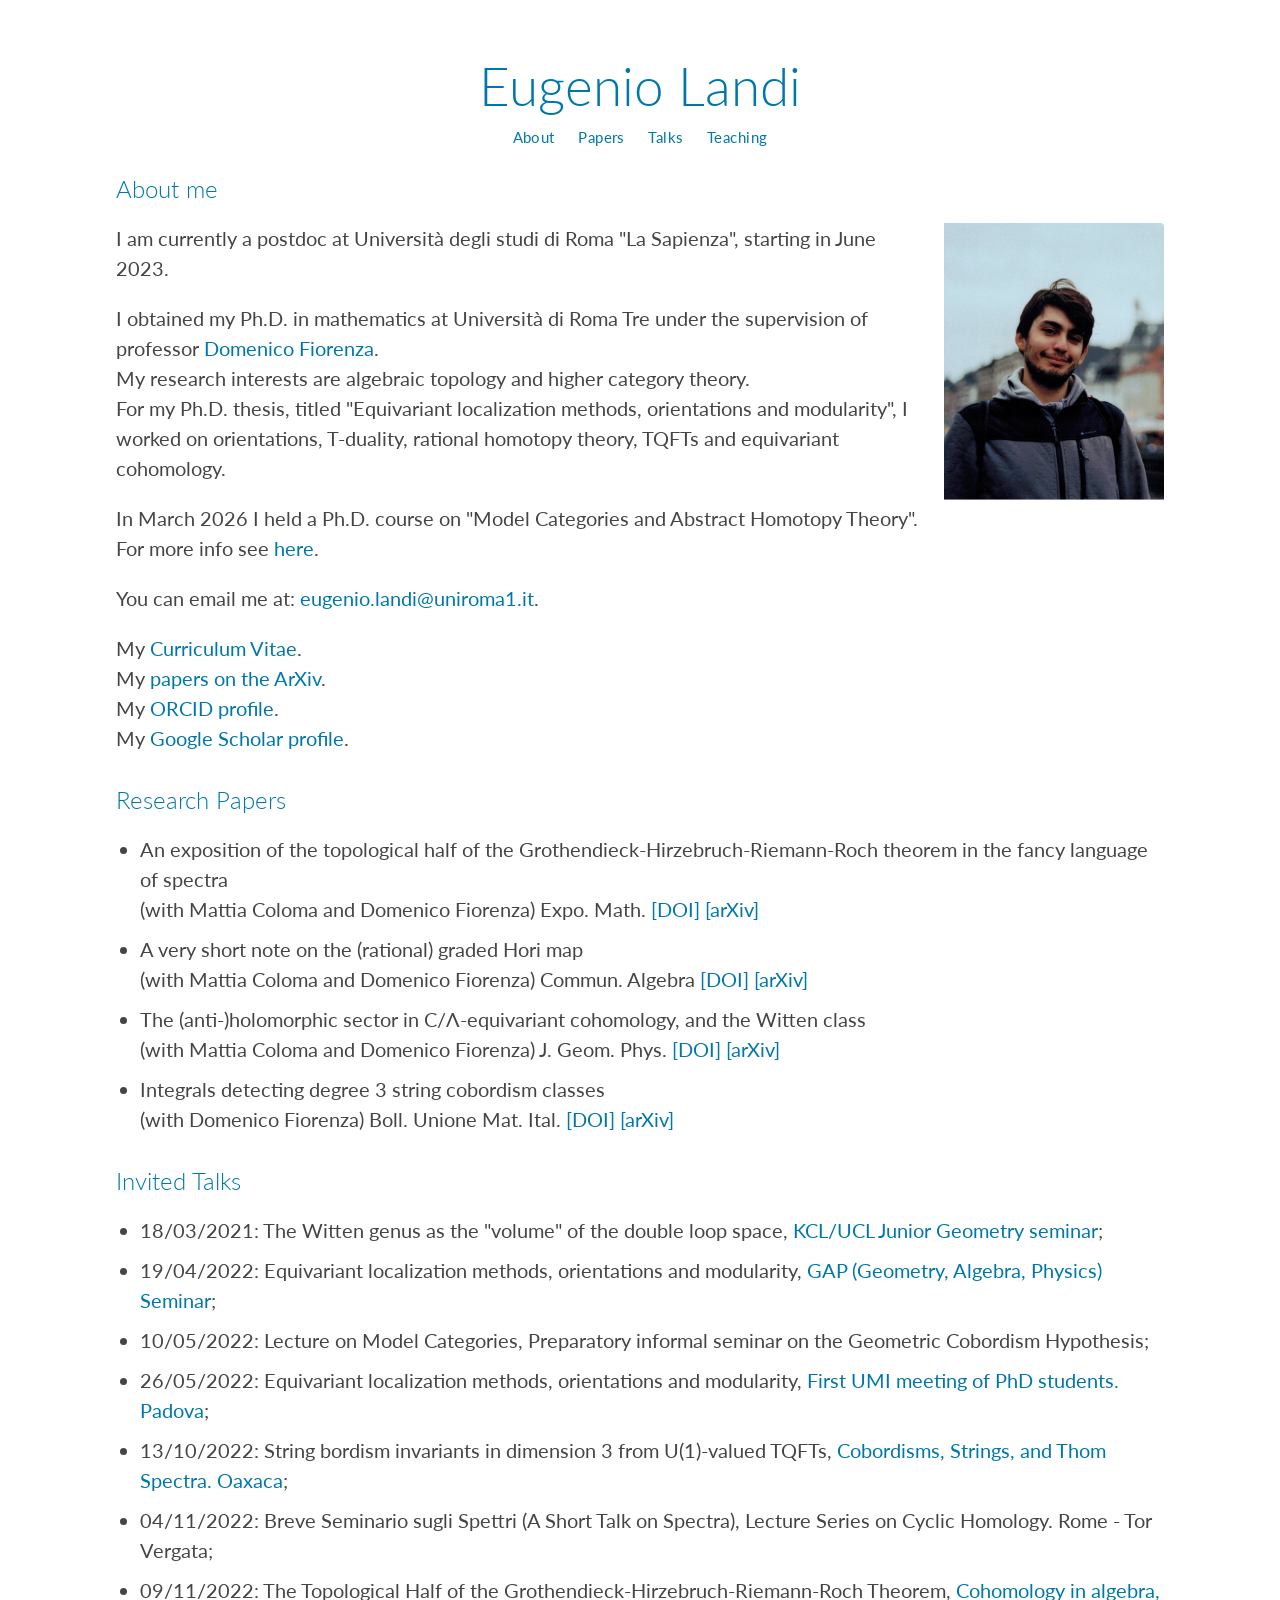
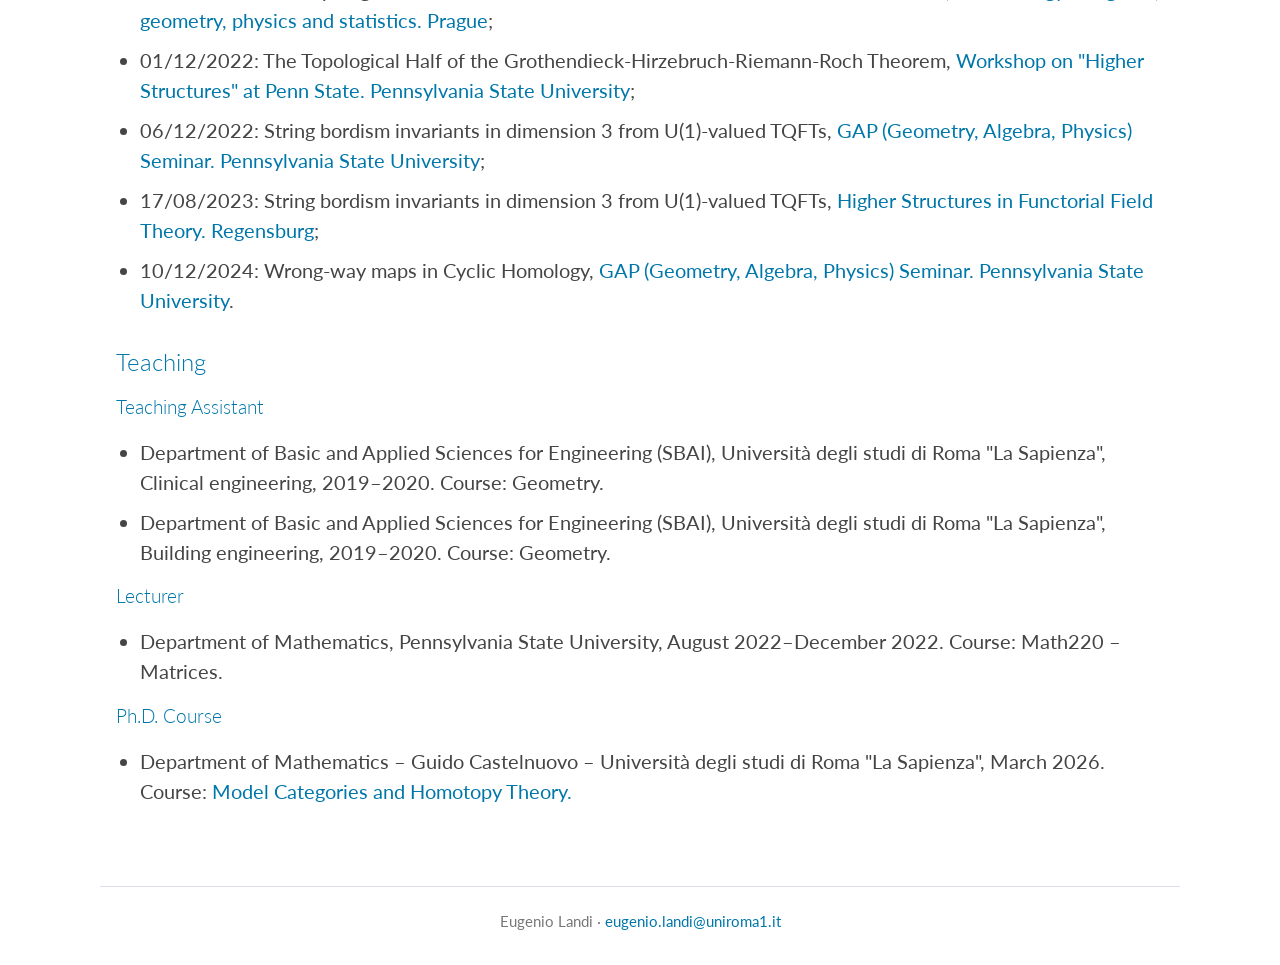
==== index.html @ 64cf9161 "Improve site: security, accessibility, HTML fixes, SEO, mobile responsiveness, nav, footer Agent-Log" ====
<!DOCTYPE html>
<html lang="en">
<head>
    <meta charset="UTF-8"/>
    <!-- Google tag (gtag.js) -->
    <script async src="https://www.googletagmanager.com/gtag/js?id=G-Z0RXTG6637"></script>
    <script>
        window.dataLayer = window.dataLayer || [];
        function gtag(){dataLayer.push(arguments);}
        gtag('js', new Date());
        gtag('config', 'G-Z0RXTG6637');
    </script>
    <title>Eugenio Landi</title>
    <meta name="author" content="Eugenio Landi"/>
    <meta name="description" content="This is Eugenio Landi's personal webpage."/>
    <meta name="keywords" content="Eugenio, Landi, Math, algebraic topology">
    <meta name="viewport" content="width=device-width, initial-scale=1"/>
    <meta name="google-site-verification" content="kb4Hsut63eAqSccZE0GE7ZVtHP64Fm-obTuqbjkoPNo" />
    <meta property="og:title" content="Eugenio Landi"/>
    <meta property="og:description" content="Personal webpage of Eugenio Landi, postdoc in algebraic topology at Università degli studi di Roma La Sapienza."/>
    <meta property="og:type" content="website"/>
    <meta property="og:url" content="https://eugeniolandi.github.io/"/>
    <link rel="canonical" href="https://eugeniolandi.github.io/"/>
    <link rel="icon" type="image/x-icon" href="/images/icon1.ico">
    <link rel="preconnect" href="https://fonts.googleapis.com">
    <link rel="preconnect" href="https://fonts.gstatic.com" crossorigin>
    <link href="https://fonts.googleapis.com/css2?family=Lato:wght@300;400&display=swap" rel="stylesheet">
    <link rel="stylesheet" href="style.css">
</head>
<body>
    <div id="container">
        <div id="box">
            <header id="main-header">
                <h1>Eugenio Landi</h1>
                <nav id="site-nav" aria-label="Page sections">
                    <a href="#about-me">About</a>
                    <a href="#research-papers">Papers</a>
                    <a href="#invited-talks">Talks</a>
                    <a href="#teaching">Teaching</a>
                </nav>
            </header>

            <section id="about-me">
                <h2>About me</h2>
                <img id="my-img" src="images/foto.jpg" alt="Photo of Eugenio Landi">
                <p>I am currently a postdoc at Università degli studi di Roma "La Sapienza", starting in June 2023.</p>
                <p>
                    I obtained my Ph.D. in mathematics at Università di Roma Tre under the supervision of professor
                    <a href="https://www1.mat.uniroma1.it/people/fiorenza/" target="_blank" rel="noopener noreferrer">Domenico Fiorenza</a>.
                    <br>
                    My research interests are algebraic topology and higher category theory.
                    <br>
                    For my Ph.D. thesis, titled "Equivariant localization methods, orientations and modularity",
                    I worked on orientations, T-duality, rational homotopy theory, TQFTs and equivariant cohomology.
                </p>
                <p>
                    In March 2026 I held a Ph.D. course on "Model Categories and Abstract Homotopy Theory".
                    For more info see <a href="homotopy.html">here</a>.
                </p>
                <p>
                    You can email me at:
                    <a href="mailto:eugenio.landi@uniroma1.it">eugenio.landi@uniroma1.it</a>.
                </p>
                <p>
                    My <a href="CV_EugenioLandi.pdf" target="_blank" rel="noopener noreferrer">Curriculum Vitae</a>.<br>
                    My <a href="https://arxiv.org/a/landi_e_1.html" target="_blank" rel="noopener noreferrer">papers on the ArXiv</a>.<br>
                    My <a href="https://orcid.org/0000-0002-4041-8749" target="_blank" rel="noopener noreferrer">ORCID profile</a>.<br>
                    My <a href="https://scholar.google.com/citations?user=hU5mH94AAAAJ" target="_blank" rel="noopener noreferrer">Google Scholar profile</a>.
                </p>
            </section>

            <section id="research-papers">
                <h2>Research Papers</h2>
                <ul>
                    <li>
                        An exposition of the topological half of the Grothendieck-Hirzebruch-Riemann-Roch theorem in the fancy language of spectra<br>
                        (with Mattia Coloma and Domenico Fiorenza) Expo. Math.
                        <a href="https://doi.org/10.1016/j.exmath.2021.11.003" target="_blank" rel="noopener noreferrer">[DOI]</a>
                        <a href="https://arxiv.org/abs/1911.12035" target="_blank" rel="noopener noreferrer">[arXiv]</a>
                    </li>
                    <li>
                        A very short note on the (rational) graded Hori map<br>
                        (with Mattia Coloma and Domenico Fiorenza) Commun. Algebra
                        <a href="https://doi.org/10.1080/00927872.2021.2005076" target="_blank" rel="noopener noreferrer">[DOI]</a>
                        <a href="https://arxiv.org/abs/2003.13066" target="_blank" rel="noopener noreferrer">[arXiv]</a>
                    </li>
                    <li>
                        The (anti-)holomorphic sector in C/&#x039B;-equivariant cohomology, and the Witten class<br>
                        (with Mattia Coloma and Domenico Fiorenza) J. Geom. Phys.
                        <a href="https://doi.org/10.1016/j.geomphys.2023.104750" target="_blank" rel="noopener noreferrer">[DOI]</a>
                        <a href="https://arxiv.org/abs/2106.14945" target="_blank" rel="noopener noreferrer">[arXiv]</a>
                    </li>
                    <li>
                        Integrals detecting degree 3 string cobordism classes<br>
                        (with Domenico Fiorenza) Boll. Unione Mat. Ital.
                        <a href="https://doi.org/10.1007/s40574-023-00378-4" target="_blank" rel="noopener noreferrer">[DOI]</a>
                        <a href="https://arxiv.org/abs/2209.12933" target="_blank" rel="noopener noreferrer">[arXiv]</a>
                    </li>
                </ul>
            </section>

            <section id="invited-talks">
                <h2>Invited Talks</h2>
                <ul>
                    <li>18/03/2021: The Witten genus as the "volume" of the double loop space,
                        <a href="https://www.ucl.ac.uk/junior-geometry/2021_03_18.html" target="_blank" rel="noopener noreferrer">KCL/UCL Junior Geometry seminar</a>;
                    </li>
                    <li>19/04/2022: Equivariant localization methods, orientations and modularity,
                        <a href="https://math-cal.cloud.science.psu.edu/events/52949" target="_blank" rel="noopener noreferrer">GAP (Geometry, Algebra, Physics) Seminar</a>;
                    </li>
                    <li>10/05/2022: Lecture on Model Categories, Preparatory informal seminar on the Geometric Cobordism Hypothesis;</li>
                    <li>26/05/2022: Equivariant localization methods, orientations and modularity,
                        <a href="https://www.100umi800unipd.it/" target="_blank" rel="noopener noreferrer">First UMI meeting of PhD students. Padova</a>;
                    </li>
                    <li>13/10/2022: String bordism invariants in dimension 3 from U(1)-valued TQFTs,
                        <a href="https://www.birs.ca/events/2022/5-day-workshops/22w5045" target="_blank" rel="noopener noreferrer">Cobordisms, Strings, and Thom Spectra. Oaxaca</a>;
                    </li>
                    <li>04/11/2022: Breve Seminario sugli Spettri (A Short Talk on Spectra), Lecture Series on Cyclic Homology. Rome - Tor Vergata;</li>
                    <li>09/11/2022: The Topological Half of the Grothendieck-Hirzebruch-Riemann-Roch Theorem,
                        <a href="https://calendar.math.cas.cz/content/topological-half-grothendieck-hirzebruch-riemann-roch-theorem" target="_blank" rel="noopener noreferrer">Cohomology in algebra, geometry, physics and statistics. Prague</a>;
                    </li>
                    <li>01/12/2022: The Topological Half of the Grothendieck-Hirzebruch-Riemann-Roch Theorem,
                        <a href="https://personal.psu.edu/mps16/2022_PSU_workshop.html#landi" target="_blank" rel="noopener noreferrer">Workshop on "Higher Structures" at Penn State. Pennsylvania State University</a>;
                    </li>
                    <li>06/12/2022: String bordism invariants in dimension 3 from U(1)-valued TQFTs,
                        <a href="https://math-cal.cloud.science.psu.edu/events/57491" target="_blank" rel="noopener noreferrer">GAP (Geometry, Algebra, Physics) Seminar. Pennsylvania State University</a>;
                    </li>
                    <li>17/08/2023: String bordism invariants in dimension 3 from U(1)-valued TQFTs,
                        <a href="https://homepages.uni-regensburg.de/~lum63364/ConferenceFFT/index.html" target="_blank" rel="noopener noreferrer">Higher Structures in Functorial Field Theory. Regensburg</a>;
                    </li>
                    <li>10/12/2024: Wrong-way maps in Cyclic Homology,
                        <a href="https://math-cal.cloud.science.psu.edu/events/74561" target="_blank" rel="noopener noreferrer">GAP (Geometry, Algebra, Physics) Seminar. Pennsylvania State University</a>.
                    </li>
                </ul>
            </section>

            <section id="teaching">
                <h2>Teaching</h2>
                <h3>Teaching Assistant</h3>
                <ul>
                    <li>Department of Basic and Applied Sciences for Engineering (SBAI), Università degli studi di Roma "La Sapienza", Clinical engineering, 2019–2020. Course: Geometry.</li>
                    <li>Department of Basic and Applied Sciences for Engineering (SBAI), Università degli studi di Roma "La Sapienza", Building engineering, 2019–2020. Course: Geometry.</li>
                </ul>
                <h3>Lecturer</h3>
                <ul>
                    <li>Department of Mathematics, Pennsylvania State University, August 2022–December 2022. Course: Math220 – Matrices.</li>
                </ul>
                <h3>Ph.D. Course</h3>
                <ul>
                    <li>Department of Mathematics – Guido Castelnuovo – Università degli studi di Roma "La Sapienza", March 2026. Course: <a href="homotopy.html">Model Categories and Homotopy Theory.</a></li>
                </ul>
            </section>
        </div>
    </div>
    <footer id="site-footer">
        <p>Eugenio Landi &middot; <a href="mailto:eugenio.landi@uniroma1.it">eugenio.landi@uniroma1.it</a></p>
    </footer>
</body>
</html>
---- style.css ----
html {
    scroll-behavior: smooth;
}

body {
    font-family: "Lato", sans-serif;
    background-color: white;
    max-width: 1080px;
    margin: 0 auto;
    float: none;
}

p {
    color: #454545;
    font-weight: normal;
    vertical-align: baseline;
    font-size: 15.0pt;
    line-height: 1.5;
}

h1 {
    font-size: 40.0pt;
    font-weight: 300;
    margin-top: 0.2em;
    margin-bottom: 0.2em;
}

h2 {
    color: #0077aa;
    font-weight: 300;
}

h3 {
    color: #0077aa;
    font-weight: 300;
}

ul {
    color: #454545;
    font-weight: normal;
    vertical-align: baseline;
    font-size: 15.0pt;
    margin: 0;
    padding-left: 1.2em;
}

li {
    margin: 10px 0;
    line-height: 1.5;
}

a {
    color: #0077aa;
}

a:link {
    color: #0077aa;
    background-color: transparent;
    text-decoration: none;
}

a:visited {
    color: #005580;
    background-color: transparent;
    text-decoration: none;
}

a:hover {
    color: #0077aa;
    background-color: transparent;
    text-decoration: underline;
}

a:focus {
    outline: 2px solid #0077aa;
    outline-offset: 2px;
    border-radius: 2px;
}

#container {
    width: 100%;
    margin: 16px auto;
    padding: 16px;
    box-sizing: border-box;
}

#box {
    margin-left: auto;
    margin-right: auto;
    position: relative;
}

#my-img {
    float: right;
    width: 28%;
    max-width: 220px;
    padding: 0 0 10px 20px;
    border-radius: 4px;
}

#main-header {
    text-align: center;
    color: #0077aa;
    padding: 10px 5px 5px;
    margin-bottom: 0.5em;
}

#site-nav {
    margin-top: 0.4em;
    display: flex;
    justify-content: center;
    gap: 1.6em;
    flex-wrap: wrap;
    font-size: 11pt;
    font-weight: 400;
    letter-spacing: 0.03em;
}

#site-nav a {
    color: #0077aa;
    text-decoration: none;
    padding: 2px 0;
    border-bottom: 1px solid transparent;
    transition: border-color 0.15s;
}

#site-nav a:hover {
    border-bottom-color: #0077aa;
    text-decoration: none;
}

section {
    margin-bottom: 2em;
}

#site-footer {
    border-top: 1px solid #dde;
    text-align: center;
    padding: 24px 16px 32px;
    margin-top: 2em;
}

#site-footer p {
    font-size: 11pt;
    color: #777;
    margin: 0;
}

table {
    width: 100%;
    border-collapse: collapse;
    margin-top: 1em;
}

th, td {
    border: 1px solid #0077aa;
    padding: 8px 12px;
    text-align: left;
    vertical-align: top;
    font-family: "Lato", sans-serif;
    color: #454545;
    background-color: transparent;
}

thead th {
    background-color: #ffffff;
    color: #0077aa;
    font-weight: 600;
}

tbody tr:nth-child(even) {
    background-color: #f5fcff;
}

/* Mobile responsiveness */
@media (max-width: 600px) {
    h1 {
        font-size: 28pt;
    }

    p, ul {
        font-size: 12pt;
    }

    #my-img {
        float: none;
        display: block;
        width: 60%;
        max-width: 200px;
        margin: 0 auto 1em;
        padding: 0;
    }

    table {
        font-size: 11pt;
    }

    th, td {
        padding: 6px 8px;
    }
}
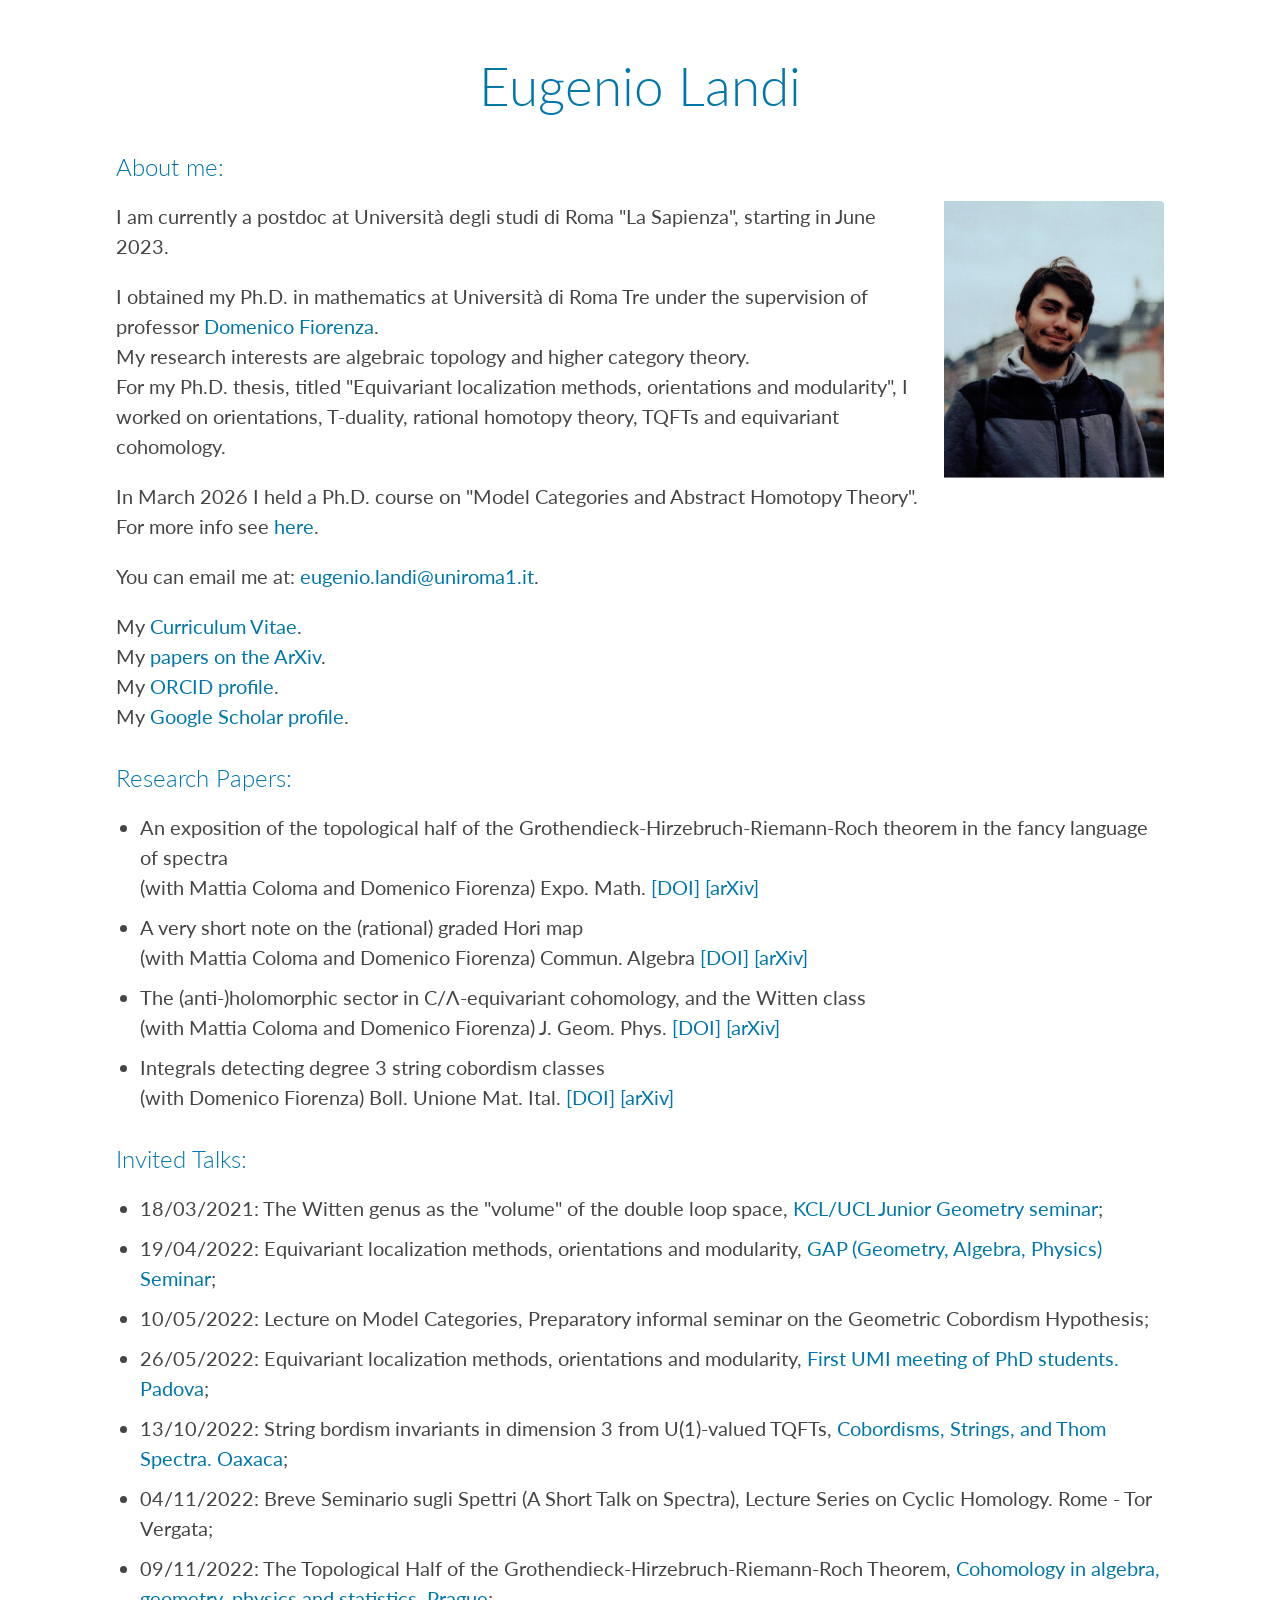
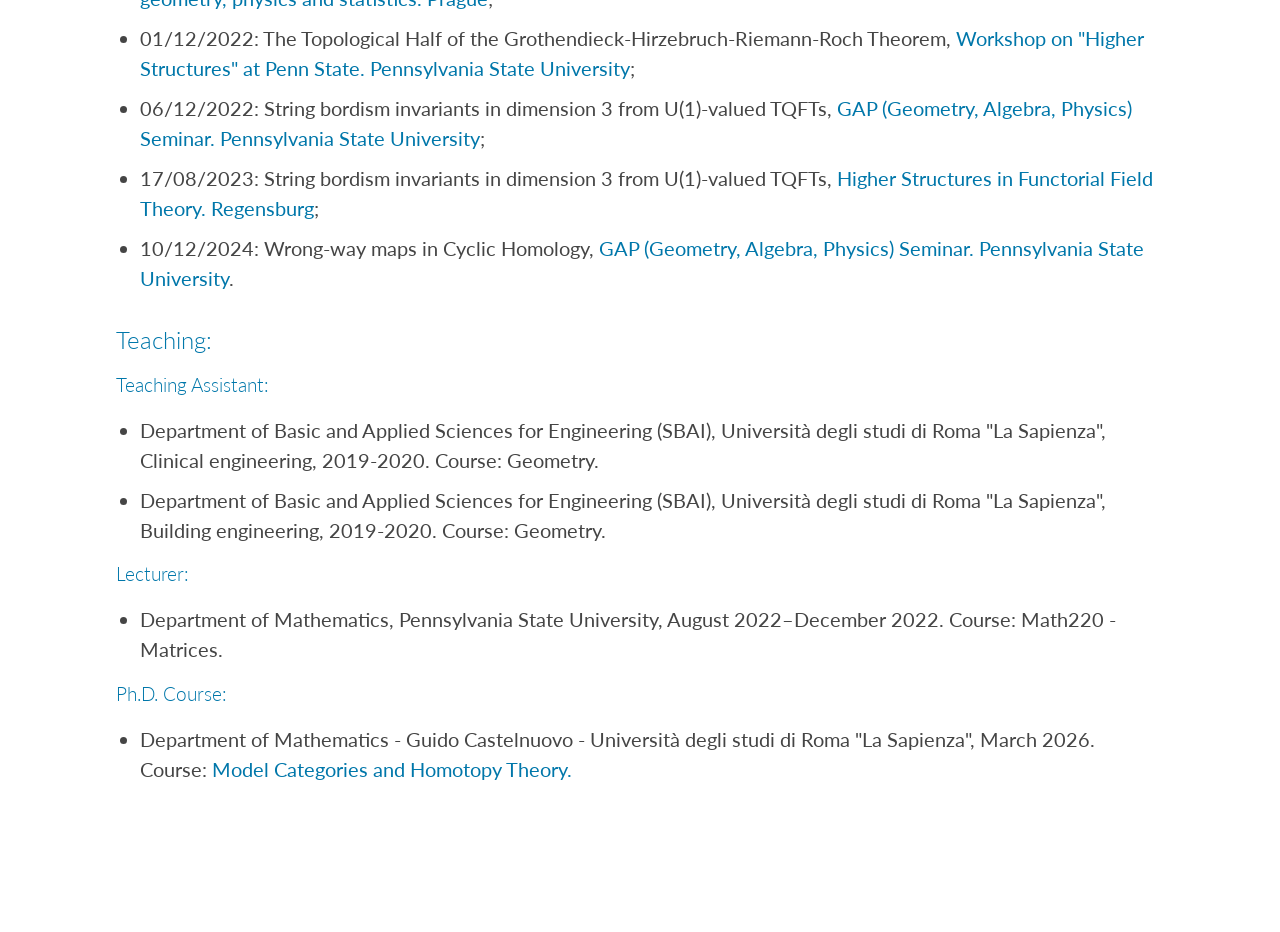
==== commit 6869a2b8: "Update index.html" ====
--- a/index.html
+++ b/index.html
@@ -1,7 +1,6 @@
 <!DOCTYPE html>
 <html lang="en">
 <head>
-    <meta charset="UTF-8"/>
     <!-- Google tag (gtag.js) -->
     <script async src="https://www.googletagmanager.com/gtag/js?id=G-Z0RXTG6637"></script>
     <script>
@@ -16,11 +15,6 @@
     <meta name="keywords" content="Eugenio, Landi, Math, algebraic topology">
     <meta name="viewport" content="width=device-width, initial-scale=1"/>
     <meta name="google-site-verification" content="kb4Hsut63eAqSccZE0GE7ZVtHP64Fm-obTuqbjkoPNo" />
-    <meta property="og:title" content="Eugenio Landi"/>
-    <meta property="og:description" content="Personal webpage of Eugenio Landi, postdoc in algebraic topology at Università degli studi di Roma La Sapienza."/>
-    <meta property="og:type" content="website"/>
-    <meta property="og:url" content="https://eugeniolandi.github.io/"/>
-    <link rel="canonical" href="https://eugeniolandi.github.io/"/>
     <link rel="icon" type="image/x-icon" href="/images/icon1.ico">
     <link rel="preconnect" href="https://fonts.googleapis.com">
     <link rel="preconnect" href="https://fonts.gstatic.com" crossorigin>
@@ -32,21 +26,15 @@
         <div id="box">
             <header id="main-header">
                 <h1>Eugenio Landi</h1>
-                <nav id="site-nav" aria-label="Page sections">
-                    <a href="#about-me">About</a>
-                    <a href="#research-papers">Papers</a>
-                    <a href="#invited-talks">Talks</a>
-                    <a href="#teaching">Teaching</a>
-                </nav>
             </header>
 
             <section id="about-me">
-                <h2>About me</h2>
-                <img id="my-img" src="images/foto.jpg" alt="Photo of Eugenio Landi">
+                <h2>About me:</h2>
+                <img id="my-img" src="images/foto.jpg" alt="My picture" width="30%">
                 <p>I am currently a postdoc at Università degli studi di Roma "La Sapienza", starting in June 2023.</p>
                 <p>
                     I obtained my Ph.D. in mathematics at Università di Roma Tre under the supervision of professor
-                    <a href="https://www1.mat.uniroma1.it/people/fiorenza/" target="_blank" rel="noopener noreferrer">Domenico Fiorenza</a>.
+                    <a href="https://www1.mat.uniroma1.it/people/fiorenza/" target="_blank">Domenico Fiorenza</a>.
                     <br>
                     My research interests are algebraic topology and higher category theory.
                     <br>
@@ -55,105 +43,103 @@
                 </p>
                 <p>
                     In March 2026 I held a Ph.D. course on "Model Categories and Abstract Homotopy Theory".
-                    For more info see <a href="homotopy.html">here</a>.
+                    For more info see <a href="https://eugeniolandi.github.io/homotopy">here</a>.
                 </p>
                 <p>
                     You can email me at:
                     <a href="mailto:eugenio.landi@uniroma1.it">eugenio.landi@uniroma1.it</a>.
                 </p>
                 <p>
-                    My <a href="CV_EugenioLandi.pdf" target="_blank" rel="noopener noreferrer">Curriculum Vitae</a>.<br>
-                    My <a href="https://arxiv.org/a/landi_e_1.html" target="_blank" rel="noopener noreferrer">papers on the ArXiv</a>.<br>
-                    My <a href="https://orcid.org/0000-0002-4041-8749" target="_blank" rel="noopener noreferrer">ORCID profile</a>.<br>
-                    My <a href="https://scholar.google.com/citations?user=hU5mH94AAAAJ" target="_blank" rel="noopener noreferrer">Google Scholar profile</a>.
+                    My <a href="CV_EugenioLandi.pdf" target="_blank">Curriculum Vitae</a>.<br>
+                    My <a href="https://arxiv.org/a/landi_e_1.html" target="_blank">papers on the ArXiv</a>.<br>
+                    My <a href="https://orcid.org/0000-0002-4041-8749" target="_blank">ORCID profile</a>.<br>
+                    My <a href="https://scholar.google.com/citations?user=hU5mH94AAAAJ" target="_blank">Google Scholar profile</a>.
                 </p>
             </section>
 
             <section id="research-papers">
-                <h2>Research Papers</h2>
+                <h2>Research Papers:</h2>
                 <ul>
                     <li>
                         An exposition of the topological half of the Grothendieck-Hirzebruch-Riemann-Roch theorem in the fancy language of spectra<br>
                         (with Mattia Coloma and Domenico Fiorenza) Expo. Math.
-                        <a href="https://doi.org/10.1016/j.exmath.2021.11.003" target="_blank" rel="noopener noreferrer">[DOI]</a>
-                        <a href="https://arxiv.org/abs/1911.12035" target="_blank" rel="noopener noreferrer">[arXiv]</a>
+                        <a href="https://doi.org/10.1016/j.exmath.2021.11.003" target="_blank">[DOI]</a>
+                        <a href="https://arxiv.org/abs/1911.12035" target="_blank">[arXiv]</a>
                     </li>
                     <li>
                         A very short note on the (rational) graded Hori map<br>
                         (with Mattia Coloma and Domenico Fiorenza) Commun. Algebra
-                        <a href="https://doi.org/10.1080/00927872.2021.2005076" target="_blank" rel="noopener noreferrer">[DOI]</a>
-                        <a href="https://arxiv.org/abs/2003.13066" target="_blank" rel="noopener noreferrer">[arXiv]</a>
+                        <a href="https://doi.org/10.1080/00927872.2021.2005076" target="_blank">[DOI]</a>
+                        <a href="https://arxiv.org/abs/2003.13066" target="_blank">[arXiv]</a>
                     </li>
                     <li>
                         The (anti-)holomorphic sector in C/&#x039B;-equivariant cohomology, and the Witten class<br>
                         (with Mattia Coloma and Domenico Fiorenza) J. Geom. Phys.
-                        <a href="https://doi.org/10.1016/j.geomphys.2023.104750" target="_blank" rel="noopener noreferrer">[DOI]</a>
-                        <a href="https://arxiv.org/abs/2106.14945" target="_blank" rel="noopener noreferrer">[arXiv]</a>
+                        <a href="https://doi.org/10.1016/j.geomphys.2023.104750" target="_blank">[DOI]</a>
+                        <a href="https://arxiv.org/abs/2106.14945" target="_blank">[arXiv]</a>
                     </li>
                     <li>
                         Integrals detecting degree 3 string cobordism classes<br>
                         (with Domenico Fiorenza) Boll. Unione Mat. Ital.
-                        <a href="https://doi.org/10.1007/s40574-023-00378-4" target="_blank" rel="noopener noreferrer">[DOI]</a>
-                        <a href="https://arxiv.org/abs/2209.12933" target="_blank" rel="noopener noreferrer">[arXiv]</a>
+                        <a href="https://doi.org/10.1007/s40574-023-00378-4" target="_blank">[DOI]</a>
+                        <a href="https://arxiv.org/abs/2209.12933" target="_blank">[arXiv]</a>
                     </li>
                 </ul>
             </section>
 
             <section id="invited-talks">
-                <h2>Invited Talks</h2>
+                <h2>Invited Talks:</h2>
                 <ul>
                     <li>18/03/2021: The Witten genus as the "volume" of the double loop space,
-                        <a href="https://www.ucl.ac.uk/junior-geometry/2021_03_18.html" target="_blank" rel="noopener noreferrer">KCL/UCL Junior Geometry seminar</a>;
+                        <a href="https://www.ucl.ac.uk/junior-geometry/2021_03_18.html" target="_blank">KCL/UCL Junior Geometry seminar</a>;
                     </li>
                     <li>19/04/2022: Equivariant localization methods, orientations and modularity,
-                        <a href="https://math-cal.cloud.science.psu.edu/events/52949" target="_blank" rel="noopener noreferrer">GAP (Geometry, Algebra, Physics) Seminar</a>;
+                        <a href="https://math-cal.cloud.science.psu.edu/events/52949" target="_blank">GAP (Geometry, Algebra, Physics) Seminar</a>;
                     </li>
                     <li>10/05/2022: Lecture on Model Categories, Preparatory informal seminar on the Geometric Cobordism Hypothesis;</li>
                     <li>26/05/2022: Equivariant localization methods, orientations and modularity,
-                        <a href="https://www.100umi800unipd.it/" target="_blank" rel="noopener noreferrer">First UMI meeting of PhD students. Padova</a>;
+                        <a href="https://www.100umi800unipd.it/" target="_blank">First UMI meeting of PhD students. Padova</a>;
                     </li>
                     <li>13/10/2022: String bordism invariants in dimension 3 from U(1)-valued TQFTs,
-                        <a href="https://www.birs.ca/events/2022/5-day-workshops/22w5045" target="_blank" rel="noopener noreferrer">Cobordisms, Strings, and Thom Spectra. Oaxaca</a>;
+                        <a href="https://www.birs.ca/events/2022/5-day-workshops/22w5045" target="_blank">Cobordisms, Strings, and Thom Spectra. Oaxaca</a>;
                     </li>
                     <li>04/11/2022: Breve Seminario sugli Spettri (A Short Talk on Spectra), Lecture Series on Cyclic Homology. Rome - Tor Vergata;</li>
                     <li>09/11/2022: The Topological Half of the Grothendieck-Hirzebruch-Riemann-Roch Theorem,
-                        <a href="https://calendar.math.cas.cz/content/topological-half-grothendieck-hirzebruch-riemann-roch-theorem" target="_blank" rel="noopener noreferrer">Cohomology in algebra, geometry, physics and statistics. Prague</a>;
+                        <a href="https://calendar.math.cas.cz/content/topological-half-grothendieck-hirzebruch-riemann-roch-theorem" target="_blank">Cohomology in algebra, geometry, physics and statistics. Prague</a>;
                     </li>
                     <li>01/12/2022: The Topological Half of the Grothendieck-Hirzebruch-Riemann-Roch Theorem,
-                        <a href="https://personal.psu.edu/mps16/2022_PSU_workshop.html#landi" target="_blank" rel="noopener noreferrer">Workshop on "Higher Structures" at Penn State. Pennsylvania State University</a>;
+                        <a href="https://personal.psu.edu/mps16/2022_PSU_workshop.html#landi" target="_blank">Workshop on "Higher Structures" at Penn State. Pennsylvania State University</a>;
                     </li>
                     <li>06/12/2022: String bordism invariants in dimension 3 from U(1)-valued TQFTs,
-                        <a href="https://math-cal.cloud.science.psu.edu/events/57491" target="_blank" rel="noopener noreferrer">GAP (Geometry, Algebra, Physics) Seminar. Pennsylvania State University</a>;
+                        <a href="https://math-cal.cloud.science.psu.edu/events/57491" target="_blank">GAP (Geometry, Algebra, Physics) Seminar. Pennsylvania State University</a>;
                     </li>
                     <li>17/08/2023: String bordism invariants in dimension 3 from U(1)-valued TQFTs,
-                        <a href="https://homepages.uni-regensburg.de/~lum63364/ConferenceFFT/index.html" target="_blank" rel="noopener noreferrer">Higher Structures in Functorial Field Theory. Regensburg</a>;
+                        <a href="https://homepages.uni-regensburg.de/~lum63364/ConferenceFFT/index.html" target="_blank">Higher Structures in Functorial Field Theory. Regensburg</a>;
                     </li>
                     <li>10/12/2024: Wrong-way maps in Cyclic Homology,
-                        <a href="https://math-cal.cloud.science.psu.edu/events/74561" target="_blank" rel="noopener noreferrer">GAP (Geometry, Algebra, Physics) Seminar. Pennsylvania State University</a>.
+                        <a href="https://math-cal.cloud.science.psu.edu/events/74561" target="_blank">GAP (Geometry, Algebra, Physics) Seminar. Pennsylvania State University</a>.
                     </li>
                 </ul>
             </section>
 
             <section id="teaching">
-                <h2>Teaching</h2>
-                <h3>Teaching Assistant</h3>
+                <h2>Teaching:</h2>
+                <h3>Teaching Assistant:</h3>
                 <ul>
-                    <li>Department of Basic and Applied Sciences for Engineering (SBAI), Università degli studi di Roma "La Sapienza", Clinical engineering, 2019–2020. Course: Geometry.</li>
-                    <li>Department of Basic and Applied Sciences for Engineering (SBAI), Università degli studi di Roma "La Sapienza", Building engineering, 2019–2020. Course: Geometry.</li>
+                    <li>Department of Basic and Applied Sciences for Engineering (SBAI), Università degli studi di Roma "La Sapienza", Clinical engineering, 2019-2020. Course: Geometry.</li>
+                    <li>Department of Basic and Applied Sciences for Engineering (SBAI), Università degli studi di Roma "La Sapienza", Building engineering, 2019-2020. Course: Geometry.</li>
                 </ul>
-                <h3>Lecturer</h3>
+                <h3>Lecturer:</h3>
                 <ul>
-                    <li>Department of Mathematics, Pennsylvania State University, August 2022–December 2022. Course: Math220 – Matrices.</li>
+                    <li>Department of Mathematics, Pennsylvania State University, August 2022–December 2022. Course: Math220 - Matrices.</li>
                 </ul>
-                <h3>Ph.D. Course</h3>
+                <h3>Ph.D. Course:</h3>
                 <ul>
-                    <li>Department of Mathematics – Guido Castelnuovo – Università degli studi di Roma "La Sapienza", March 2026. Course: <a href="homotopy.html">Model Categories and Homotopy Theory.</a></li>
-                </ul>
+                    <li>Department of Mathematics - Guido Castelnuovo - Università degli studi di Roma "La Sapienza",  March 2026. Course: <a href="https://eugeniolandi.github.io/homotopy">Model Categories and Homotopy Theory.</a></li>
+                </ul>                
             </section>
         </div>
     </div>
-    <footer id="site-footer">
-        <p>Eugenio Landi &middot; <a href="mailto:eugenio.landi@uniroma1.it">eugenio.landi@uniroma1.it</a></p>
-    </footer>
+    <div style="margin-top:100px"></div>
 </body>
 </html>
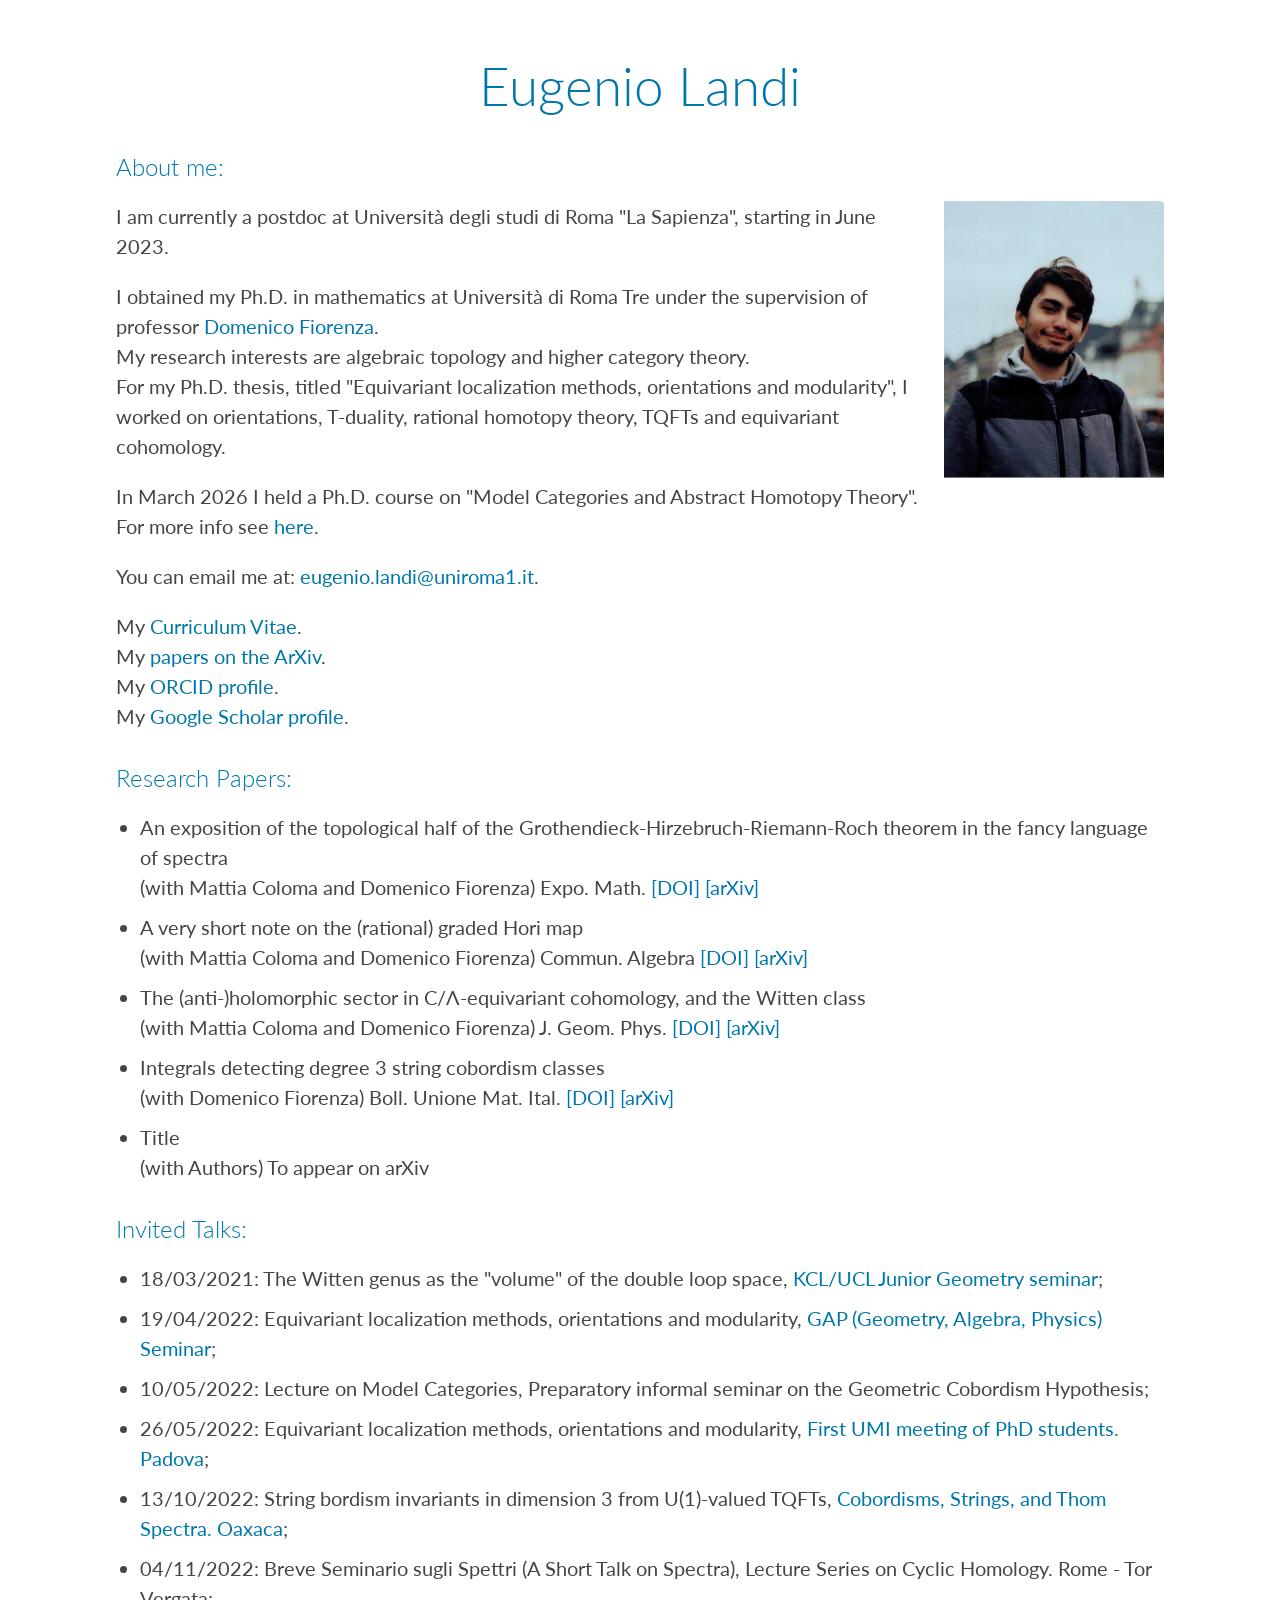
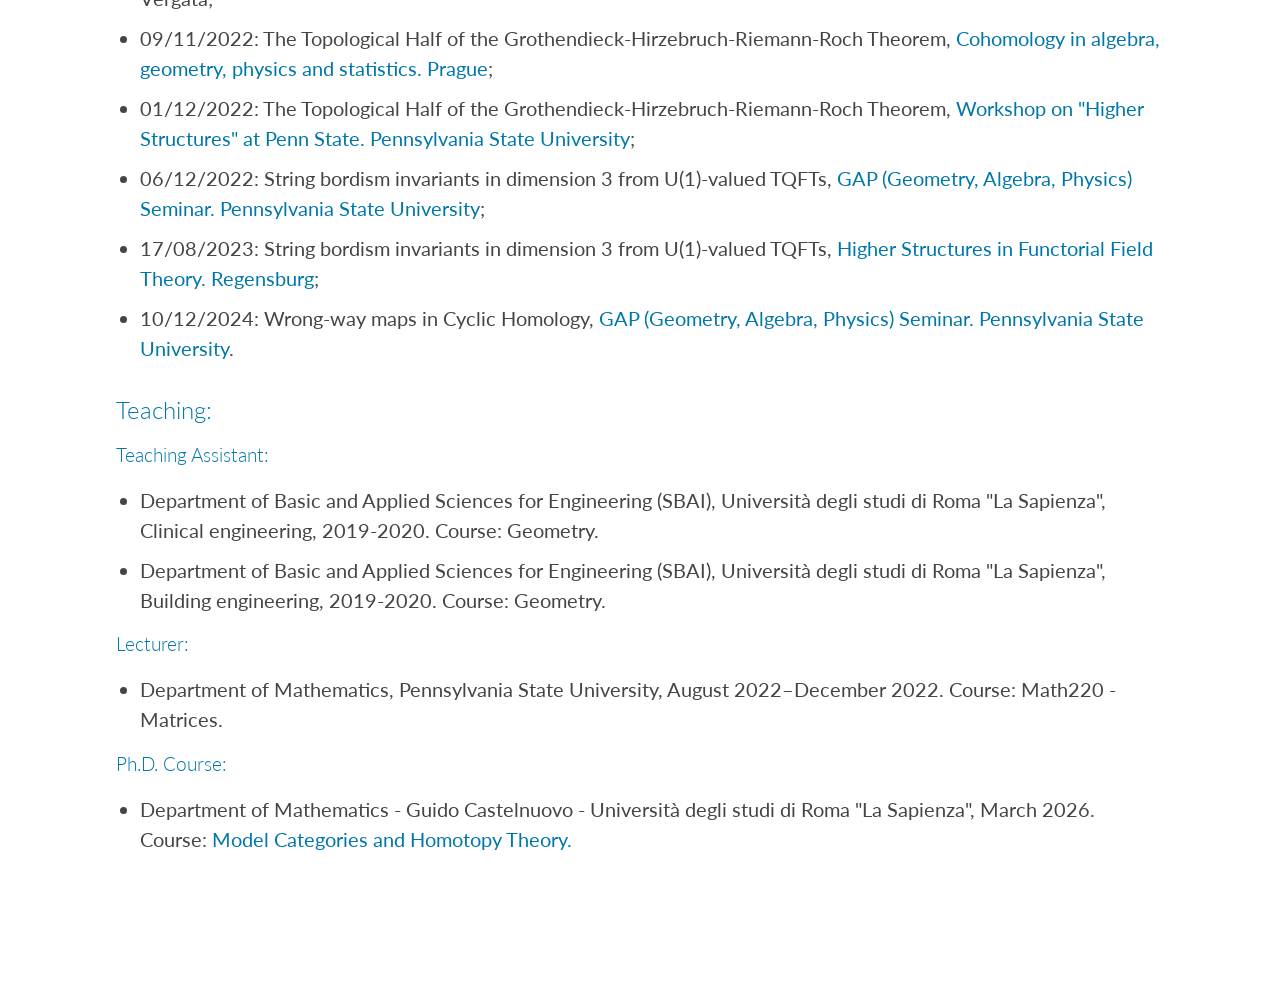
==== commit 72695de1: "Delete unused site files and add arXiv placeholder Agent-Logs-Url: https://github.com/EugenioLandi/e" ====
--- a/index.html
+++ b/index.html
@@ -84,6 +84,10 @@
                         <a href="https://doi.org/10.1007/s40574-023-00378-4" target="_blank">[DOI]</a>
                         <a href="https://arxiv.org/abs/2209.12933" target="_blank">[arXiv]</a>
                     </li>
+                    <li>
+                        Title<br>
+                        (with Authors) To appear on arXiv
+                    </li>
                 </ul>
             </section>
 
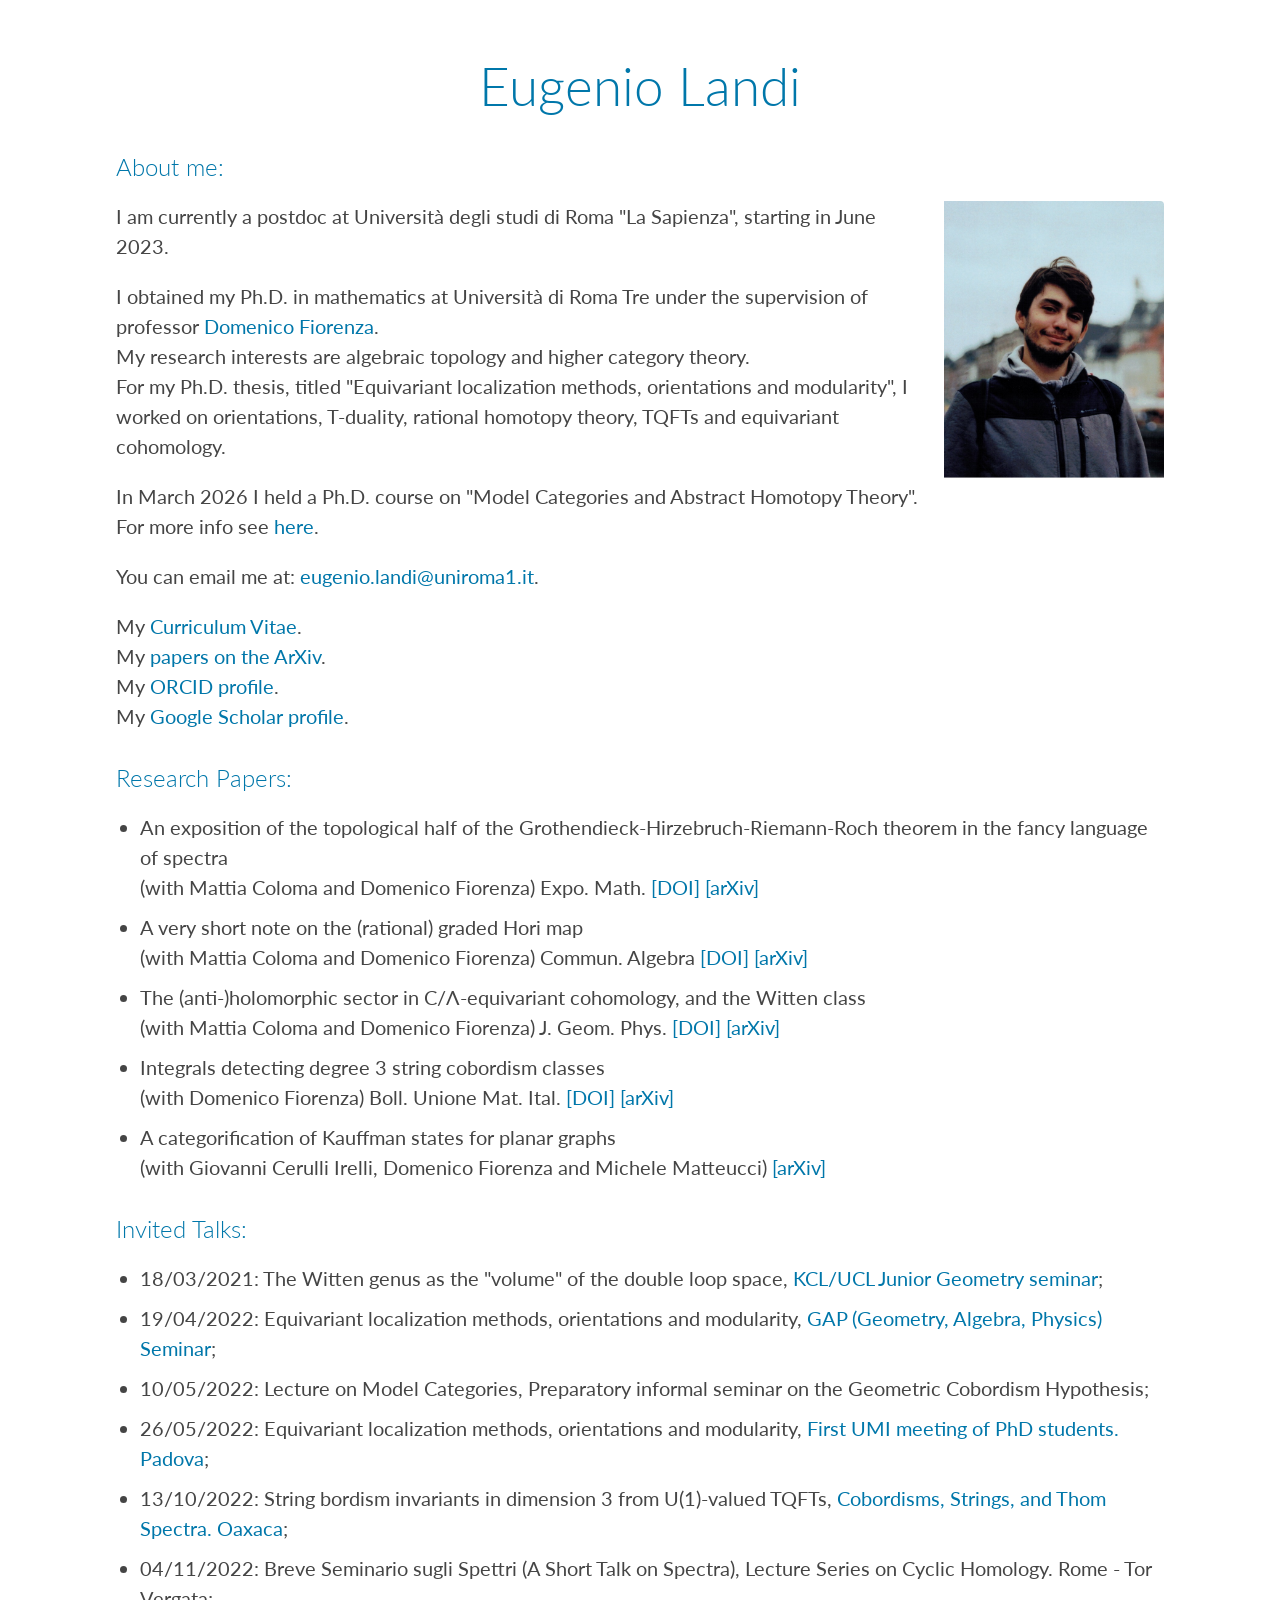
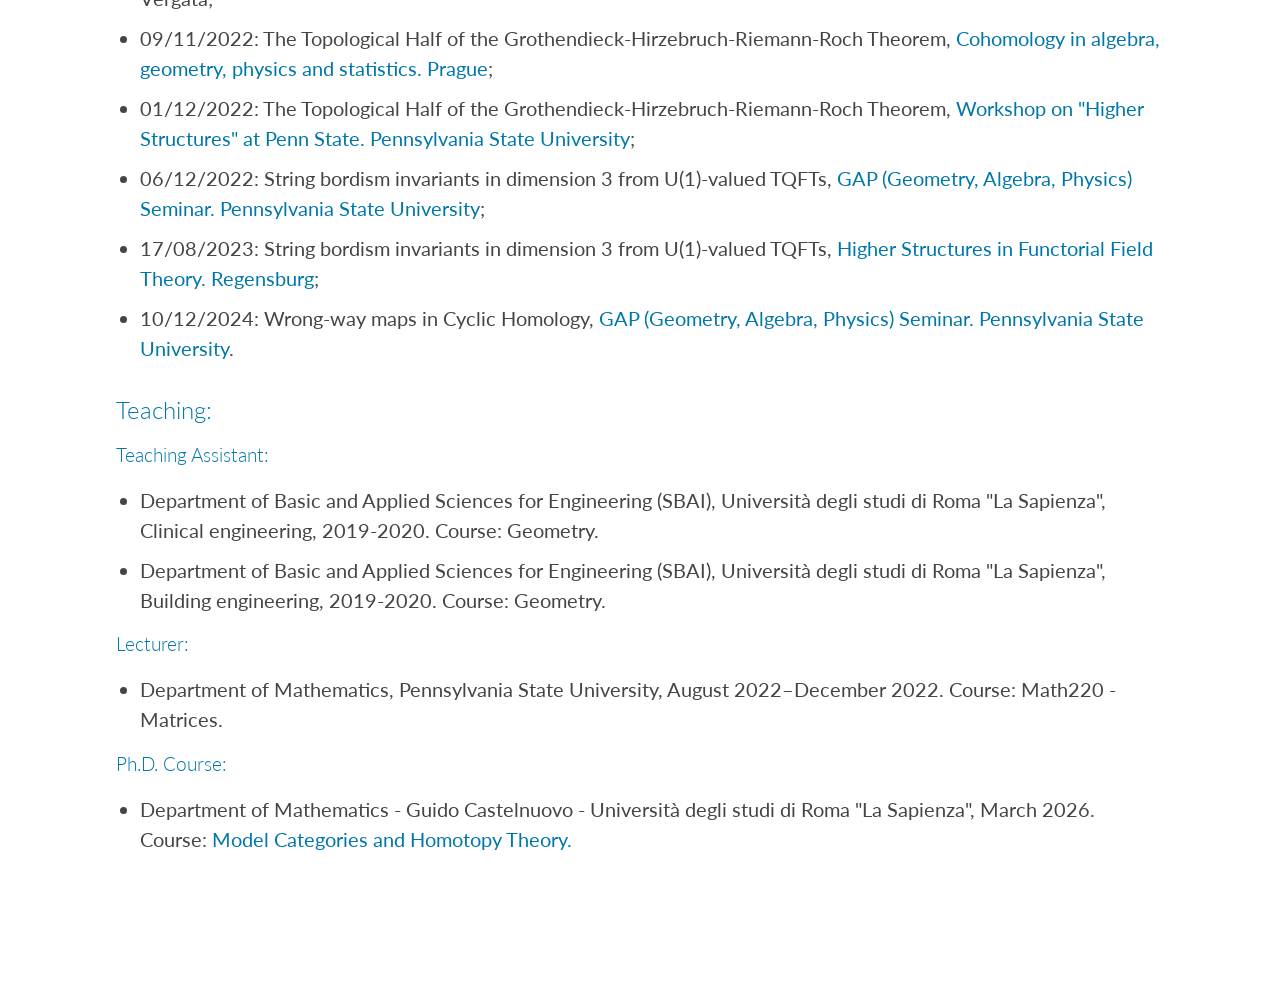
==== commit 80eaf0dc: "Update paper title and authors in index.html" ====
--- a/index.html
+++ b/index.html
@@ -85,8 +85,8 @@
                         <a href="https://arxiv.org/abs/2209.12933" target="_blank">[arXiv]</a>
                     </li>
                     <li>
-                        Title<br>
-                        (with Authors) To appear on arXiv
+                        A categorification of Kauffman states for planar graphs<br>
+                        (with Giovanni Cerulli Irelli, Domenico Fiorenza and Michele Matteucci) <a href="https://arxiv.org/abs/xxxx.xxxxx" target="_blank">[arXiv]</a>
                     </li>
                 </ul>
             </section>
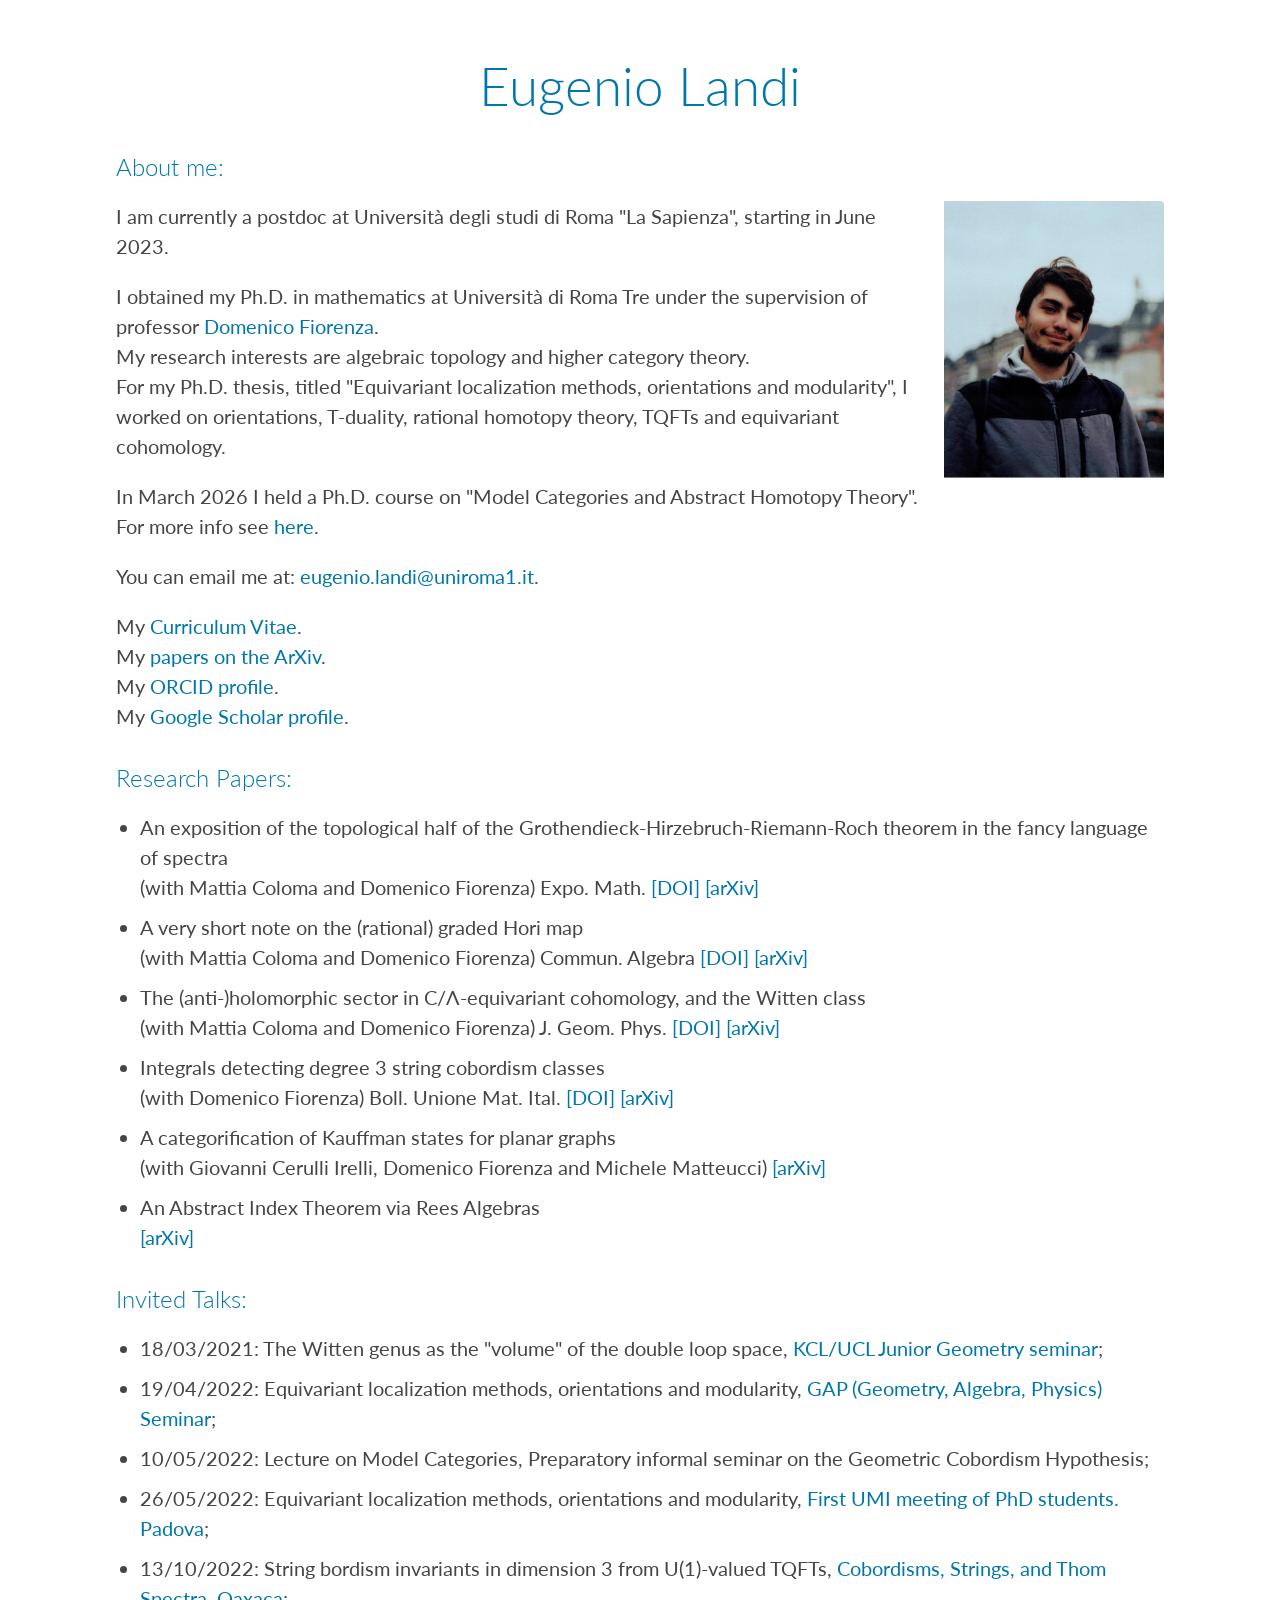
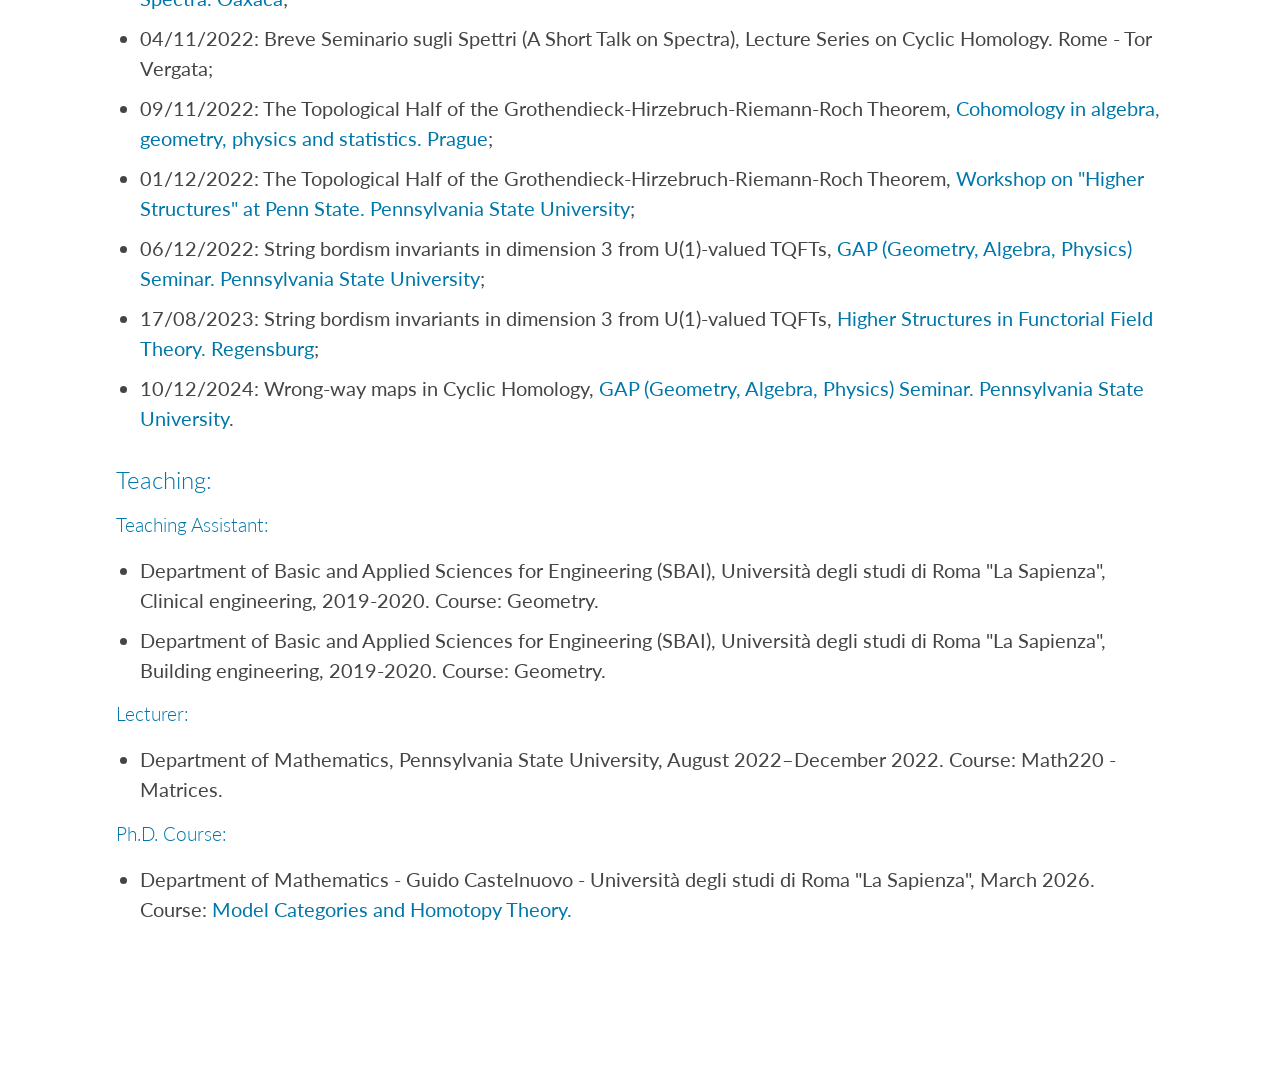
==== commit 86c7c1ec: "Add new item to the list of publications" ====
--- a/index.html
+++ b/index.html
@@ -15,7 +15,7 @@
     <meta name="keywords" content="Eugenio, Landi, Math, algebraic topology">
     <meta name="viewport" content="width=device-width, initial-scale=1"/>
     <meta name="google-site-verification" content="kb4Hsut63eAqSccZE0GE7ZVtHP64Fm-obTuqbjkoPNo" />
-    <link rel="icon" type="image/x-icon" href="/images/icon1.ico">
+    <link rel="icon" type="image/x-icon" href="/images/icon.ico">
     <link rel="preconnect" href="https://fonts.googleapis.com">
     <link rel="preconnect" href="https://fonts.gstatic.com" crossorigin>
     <link href="https://fonts.googleapis.com/css2?family=Lato:wght@300;400&display=swap" rel="stylesheet">
@@ -86,7 +86,11 @@
                     </li>
                     <li>
                         A categorification of Kauffman states for planar graphs<br>
-                        (with Giovanni Cerulli Irelli, Domenico Fiorenza and Michele Matteucci) <a href="https://arxiv.org/abs/xxxx.xxxxx" target="_blank">[arXiv]</a>
+                        (with Giovanni Cerulli Irelli, Domenico Fiorenza and Michele Matteucci) <a href="https://arxiv.org/abs/2605.19872" target="_blank">[arXiv]</a>
+                    </li>
+                    <li>
+                        An Abstract Index Theorem via Rees Algebras<br>
+                        <a href="https://arxiv.org/abs/2605.19872" target="_blank">[arXiv]</a>
                     </li>
                 </ul>
             </section>
